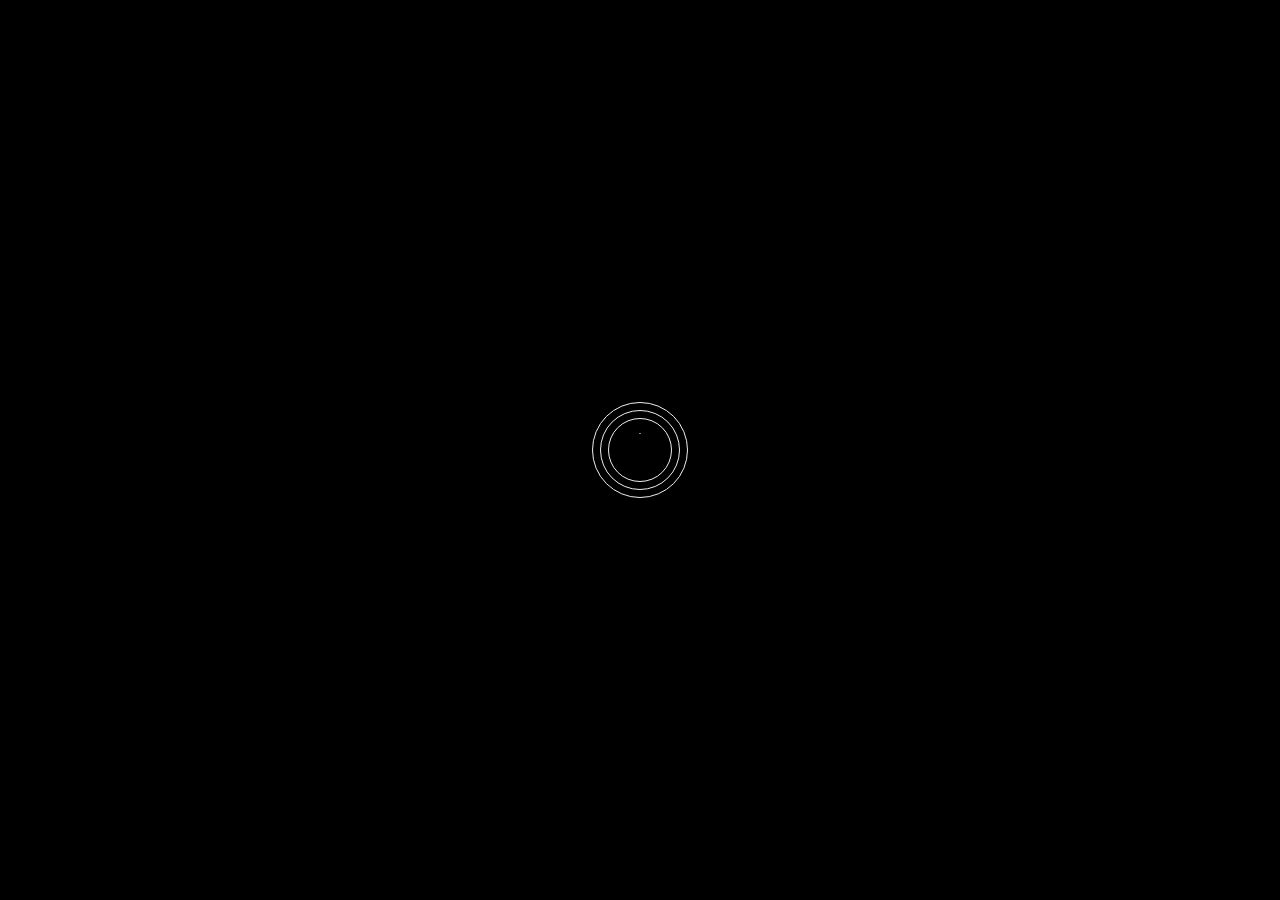
==== index.html @ c844aca7 "Responsiveness" ====
<!DOCTYPE html>
<html lang="en">
  <head>
    <meta charset="UTF-8" />
    <meta name="viewport" content="width=device-width, initial-scale=1.0" />

    <link
      rel="icon"
      type="image/png"
      sizes="32x32"
      href="./assets/favicon-32x32.png"
    />

    <title>Space Tourism Website</title>
    <link rel="preconnect" href="https://fonts.googleapis.com" />
    <link rel="preconnect" href="https://fonts.gstatic.com" crossorigin />
    <link
      href="https://fonts.googleapis.com/css2?family=Barlow+Condensed:ital,wght@0,100;0,200;0,300;0,400;0,500;0,600;0,700;0,800;0,900;1,100;1,200;1,300;1,400;1,500;1,600;1,700;1,800;1,900&family=Barlow:ital,wght@0,100;0,200;0,300;0,400;0,500;0,600;0,700;0,800;0,900;1,100;1,200;1,300;1,400;1,500;1,600;1,700;1,800;1,900&family=Bellefair&display=swap"
      rel="stylesheet"
    />
    <link rel="stylesheet" href="./css/loader.css" />
    <link rel="stylesheet" href="./css/general.css" />
    <link rel="stylesheet" href="./css/home.css" />
    <link rel="stylesheet" href="./css/queries/general.css" />
    <link rel="stylesheet" href="./css/queries/home.css" />
  </head>
  <body>
    <div id="loader">
      <div id="universe">
        <div id="galaxy">
          <div class="circle"></div>
          <div class="circle2"></div>
          <div class="circle3"></div>
          <div id="orbit0">
            <div id="pos0">
              <div id="dot0"></div>
            </div>
          </div>
          <div id="orbit1">
            <div id="pos1">
              <div id="dot1"></div>
            </div>
          </div>
          <div id="orbit2">
            <div id="pos2">
              <div id="dot2"></div>
            </div>
          </div>
          <div id="orbit3">
            <div id="pos3">
              <div id="dot3"></div>
            </div>
          </div>
        </div>
      </div>
    </div>
    <div class="body" style="display: none">
      <header>
        <div class="logo-container">
          <a href="./"
            ><img src="./assets/shared/logo.svg" alt="logo" class="logo"
          /></a>

          <hr class="no-tab" />
        </div>
        <nav class="no-phone">
          <a href="./" class="nav-links h"><span>00</span> Home</a>
          <a href="./destination" class="nav-links d">
            <span>01</span> Destination
          </a>
          <a href="./crew" class="nav-links c"><span>02</span> Crew</a>
          <a href="./technology" class="nav-links t"
            ><span>03</span> Technology</a
          >
        </nav>
        <button
          id="menu-button"
          aria-expanded="false"
          aria-controls="hidden-nav"
        >
          <div class="menu menu1"></div>
          <div class="menu menu2"></div>
          <div class="menu menu3"></div>
        </button>
      </header>
      <div class="main-content">
        <div class="hero">
          <div class="inner-hero">
            <div class="hero-texts">
              <p class="hero-text1">So, you want to travel to</p>
              <h1 class="hero-text2">Space</h1>
              <p class="hero-text3">
                Let’s face it; if you want to go to space, you might as well
                genuinely go to outer space and not hover kind of on the edge of
                it. Well sit back, and relax because we’ll give you a truly out
                of this world experience! Explore
              </p>
            </div>
            <div class="explore-button-container">
              <a href="./destination" class="explore-button">Explore</a>
            </div>
          </div>
        </div>
      </div>
    </div>
    <script src="./js/general.js"></script>
    <script src="./js/home.js"></script>
  </body>
</html>
---- css/loader.css ----
#orbit0 {
  animation-delay: 0s;
}

#pos0 {
  animation-delay: 0s;
}

#dot0 {
  animation-delay: 0s;
}

#orbit1 {
  animation-delay: -1s;
}

#pos1 {
  animation-delay: -1s;
}

#dot1 {
  animation-delay: -1s;
}

#orbit2 {
  animation-delay: -2s;
}

#pos2 {
  animation-delay: -2s;
}

#dot2 {
  animation-delay: -2s;
}

#loader {
  background-color: #000;
  height: 100vh;
  width: 100vw;
}

#universe {
  z-index: 1;
  position: absolute;
  width: 100%;
  height: 100%;
}

#galaxy {
  transform: rotateX(75deg);
  transform-style: preserve-3d;
  position: relative;
  width: 100%;
  height: 100%;
}

.circle {
  border-radius: 50%;
  border: 1px solid #eee;
  width: 1em;
  height: 1em;
  margin-top: -0.5em;
  margin-left: -0.5em;
  -webkit-animation: spinner 1.5s infinite ease;
  position: absolute;
  top: 50%;
  left: 50%;
  transform: rotateX(-75deg);
}

.circle2 {
  border-radius: 50%;
  border: 1px solid #eee;
  width: 1em;
  height: 1em;
  margin-top: -0.5em;
  margin-left: -0.5em;
  -webkit-animation: spinner2 2s infinite ease;
  position: absolute;
  top: 50%;
  left: 50%;
  transform: rotateX(-75deg);
}

.circle3 {
  border-radius: 50%;
  border: 1px solid #eee;
  width: 1em;
  height: 1em;
  margin-top: -0.5em;
  margin-left: -0.5em;
  -webkit-animation: spinner3 2.5s infinite ease;
  position: absolute;
  top: 50%;
  left: 50%;
  transform: rotateX(-75deg);
}

.orbit,
#orbit0,
#orbit1,
#orbit2 {
  transform-style: preserve-3d;
  position: absolute;
  top: 50%;
  left: 50%;
  animation-name: orbit;
  animation-iteration-count: infinite;
  animation-timing-function: linear;
  width: 8em;
  height: 8em;
  margin-top: -4em;
  margin-left: -4em;
  border-radius: 50%;
}

.pos,
#pos0,
#pos1,
#pos2 {
  position: absolute;
  width: 2em;
  height: 2em;
  margin-left: -1em;
  margin-top: -1em;
  animation-name: invert;
  animation-iteration-count: infinite;
  animation-timing-function: linear;
  left: 50%;
  top: -1px;
}

.dot,
#dot0,
#dot1,
#dot2 {
  background-color: #eee;
  width: 0.5em;
  height: 0.5em;
  position: absolute;
  top: 50%;
  left: 50%;
  margin-top: -0.25em;
  margin-left: -0.25em;
  border-radius: 50%;
  animation-iteration-count: infinite;
  animation-timing-function: linear;
}

/* Planet animation durations */
.orbit,
#orbit0,
#orbit1,
#orbit2,
.pos,
#pos0,
#pos1,
#pos2 {
  animation-duration: 3s;
}

.circle {
  font-size: 6em;
}

.circle2 {
  font-size: 5em;
}

.circle3 {
  font-size: 4em;
}

.dot,
#dot0,
#dot1,
#dot2 {
  font-size: 0.2em;
}

@keyframes orbit {
  0% {
    transform: rotateZ(0deg);
  }
  100% {
    transform: rotateZ(-360deg);
  }
}
@keyframes invert {
  0% {
    transform: rotateX(-90deg) rotateY(360deg) rotateZ(0deg);
  }
  100% {
    transform: rotateX(-90deg) rotateY(0deg) rotateZ(0deg);
  }
}
@keyframes spinner {
  0% {
    -webkit-transform: rotate3d(1, 0, 1, 0deg);
  }
  50% {
    -webkit-transform: rotate3d(1, 0, 1, 180deg);
  }
  100% {
    -webkit-transform: rotate3d(1, 0, 1, 360deg);
  }
}
@keyframes spinner2 {
  0% {
    -webkit-transform: rotate3d(0, 1, 1, 0deg);
  }
  50% {
    -webkit-transform: rotate3d(0, 1, 1, 180deg);
  }
  100% {
    -webkit-transform: rotate3d(0, 1, 1, 360deg);
  }
}
@keyframes spinner3 {
  0% {
    -webkit-transform: rotate3d(1, 1, 0, 0deg);
  }
  50% {
    -webkit-transform: rotate3d(1, 1, 0, 180deg);
  }
  100% {
    -webkit-transform: rotate3d(1, 1, 0, 360deg);
  }
}
---- css/general.css ----
* {
  padding: 0;
  margin: 0;

  text-decoration: none;
  list-style: none;

  box-sizing: border-box;
}
html {
  font-size: 62.5%;
}
body {
  background-repeat: no-repeat;
  background-size: cover;
  background-color: black;
  font-size: 1.6rem;
  color: #d0d6f9;

  overflow-x: hidden;
  min-height: 100vh;
}
.hidden {
  display: none;
}
header {
  display: flex;
  align-items: center;
  /* justify-content: space-between; */
  align-self: stretch;
  gap: -3.2rem;

  padding-top: 4rem;
}
.logo-container {
  padding-left: 6.4rem;
  align-items: center;

  display: flex;
  gap: 6.4rem;
  flex: 1 0 0;
}
.logo-container hr {
  height: 1px;

  flex: 1 0 0;

  opacity: 0.25;
}

nav {
  display: flex;
  align-items: center;
  justify-content: flex-end;
  flex: 1 0 0;

  gap: 4.8rem;

  padding: 0 6.4rem;
  min-width: 66.4rem;

  background: rgba(255, 255, 255, 0.05);
  backdrop-filter: blur(40px);
}
.nav-links,
.nav-links:link,
.nav-links:visited {
  display: flex;
  align-items: center;
  justify-content: center;
  gap: 0.8rem;
  height: 9.6rem;
  color: #ffffff;
  /* transition: all 0.3s; */

  font-feature-settings: 'clig' off, 'liga' off;

  /* desktop/navigation */
  font-family: 'Barlow Condensed', sans-serif;
  font-size: 1.6rem;
  font-style: normal;
  font-weight: 400;
  line-height: normal;
  letter-spacing: 0.2rem;
  text-decoration: none;
}

.nav-links:hover {
  border-bottom: 0.3rem solid white;
}
.nav-links span {
  font-style: normal;
  font-weight: 700;
  line-height: normal;
  letter-spacing: 0.27rem;
}

#menu-button,
#menu-button:focus-visible {
  height: fit-content;
  /* display: flex; */
  gap: 8px;
  flex-direction: column;
  justify-self: end;
  background: transparent;
  border: 0;
  cursor: pointer;

  outline: none;
  display: none;
}

.menu {
  width: 3.5rem;
  height: 0.3rem;
  background-color: #d0d6f9; /* border: 0; */
  border-radius: 5px;
  transition: transform 0.5s ease;
  transform-origin: right;
}
.menu2 {
  transition: opacity 0.5s ease;
}

.page-title {
  display: flex;
  align-items: center;
  justify-content: flex-start;
  gap: 2.4rem;
}
.page-title span {
  color: #fff;
  font-family: 'Barlow Condensed', sans-serif;
  font-size: 2.8rem;
  font-style: normal;
  font-weight: 700;
  line-height: normal;
  letter-spacing: 0.4725rem;

  opacity: 0.25;
}
.page-title p {
  margin: 0;
  color: #fff;
  font-feature-settings: 'clig' off, 'liga' off;

  /* desktop/heading-xs */
  font-family: 'Barlow Condensed', sans-serif;
  font-size: 2.8rem;
  font-style: normal;
  font-weight: 400;
  line-height: normal;
  letter-spacing: 0.4rem;
  text-transform: uppercase;
}

@keyframes fadeIn {
  from {
    opacity: 0;
  }
  to {
    opacity: 1;
  }
}

.fadeIn {
  animation-name: fadeIn;
  animation-duration: 2s;
}
---- css/home.css ----
body {
  background-image: url('../assets/home/background-home-desktop.jpg');
}

.h {
  border-bottom: 0.3rem solid white;
}
.main-content {
  display: flex;
  /* flex-direction: column; */
  align-items: center;
  justify-content: center;
  gap: 0.8rem;
  flex: 1 0 0;
  align-self: stretch;

  padding-bottom: 9.8rem;
  padding-top: 40rem;
}
.hero {
  display: grid;

  padding: 0 16.5rem;

  gap: 4.8rem;

  margin: 0 auto;
}
.inner-hero {
  grid-row: 2/-1;
  display: grid;

  grid-template-columns: 1fr 1fr;
  gap: 10rem;
  justify-content: space-between;
  align-items: center;
  flex: 1 0 0;
}

.hero-texts {
  display: flex;
  flex-direction: column;
  gap: 2.4rem;
}
.hero-text1 {
  font-feature-settings: 'clig' off, 'liga' off;

  /* desktop/heading-xs */
  font-family: 'Barlow', sans-serif;
  font-size: 2.8rem;
  font-style: normal;
  font-weight: 400;
  line-height: normal;
  letter-spacing: 4px;
  text-transform: uppercase;
}
.hero-text2 {
  color: #fff;
  font-feature-settings: 'clig' off, 'liga' off;

  /* desktop/heading-xl */
  font-family: 'Bellefair', serif;
  font-size: 14.4rem;
  font-style: normal;
  font-weight: 400;
  line-height: normal;
  text-transform: uppercase;
}
.hero-text3 {
  font-feature-settings: 'clig' off, 'liga' off;

  /* desktop/body */
  font-family: 'Barlow', sans-serif;
  font-size: 1.8rem;
  font-style: normal;
  font-weight: 400;
  line-height: 180%;
}

.explore-button-container {
  display: flex;
  flex-direction: column;
  align-items: flex-end;
  gap: 2.4rem;
  flex: 1 0 0;
}

.explore-button,
.explore-button:visited {
  font-feature-settings: 'clig' off, 'liga' off;
  /* desktop/heading-s */
  font-family: 'Bellefair', serif;
  font-size: 3.2rem;
  font-style: normal;
  font-weight: 400;
  line-height: normal;
  text-transform: uppercase;

  display: flex;
  align-items: center;
  justify-content: center;
  border-radius: 50%;
  font-size: 3.2rem;
  width: 27.2rem;
  height: 27.2rem;
  /* padding: 6.8rem; */
  background-color: #fff;
  position: relative;
  color: #0b0d17;
}
.explore-button::after {
  content: '';
  position: absolute;
  background-color: green;
  border-radius: 50%;
  width: 100%;
  height: 100%;
  z-index: -1;
  transition: all 1s ease;
  background-color: #ffffff;
  opacity: 0.2;
}
.explore-button:hover::after {
  transform: scale(1.5);
}
---- css/queries/general.css ----
@media (max-width: 75em) {
  header {
    padding: 0;
    padding-bottom: 4rem;
  }
}

@media (max-width: 59em) {
  .logo-container {
    padding: 0;
    gap: 0;
    justify-content: center;
  }
  .no-tab {
    display: none;
  }
}

@media (max-width: 34em) {
  .no-phone {
    display: none;
  }

  header {
    gap: 0;
    padding: 4.8rem 2.4rem;
  }
  .logo-container {
    justify-content: normal;
  }

  #menu-button,
  #menu-button:focus-visible {
    display: flex;
    z-index: 2;
  }

  .explore-button,
  .explore-button:visited {
    width: 14.4rem;
    height: 14.4rem;
    font-size: 1.8rem;
  }

  .page-title {
    align-items: center;
    justify-content: center;
  }
  .page-title span {
    font-size: 1.6rem;
    letter-spacing: 0.24rem;
  }
  .page-title p {
    font-size: 1.6rem;
    letter-spacing: 0.24rem;
  }
}
---- css/queries/home.css ----
@media (max-width: 75em) {
  body {
    background-image: url('../../assets/home/background-home-tablet.jpg');
  }
  .main-content {
    padding-top: 20rem;
  }
  .inner-hero {
    grid-template-columns: 1fr;
    justify-items: center;
    gap: 20rem;
  }
  .hero-texts {
    text-align: center;
  }
}
@media (max-width: 59em) {
  .main-content {
    padding-top: 5rem;
  }

  .inner-hero {
    gap: 10rem;
  }
}

@media (max-width: 34em) {
  body {
    background-image: url('../../assets/home/background-home-mobile.jpg');
  }
  .main-content {
    padding-top: 0;
  }
  .hero {
    padding: 2.4rem;
  }
  .hero-text1 {
    font-size: 1.6rem;
    letter-spacing: 0.25rem;
  }
  .hero-text2 {
    font-size: 8rem;
  }
  .hero-text3 {
    font-size: 1.5rem;
  }
}
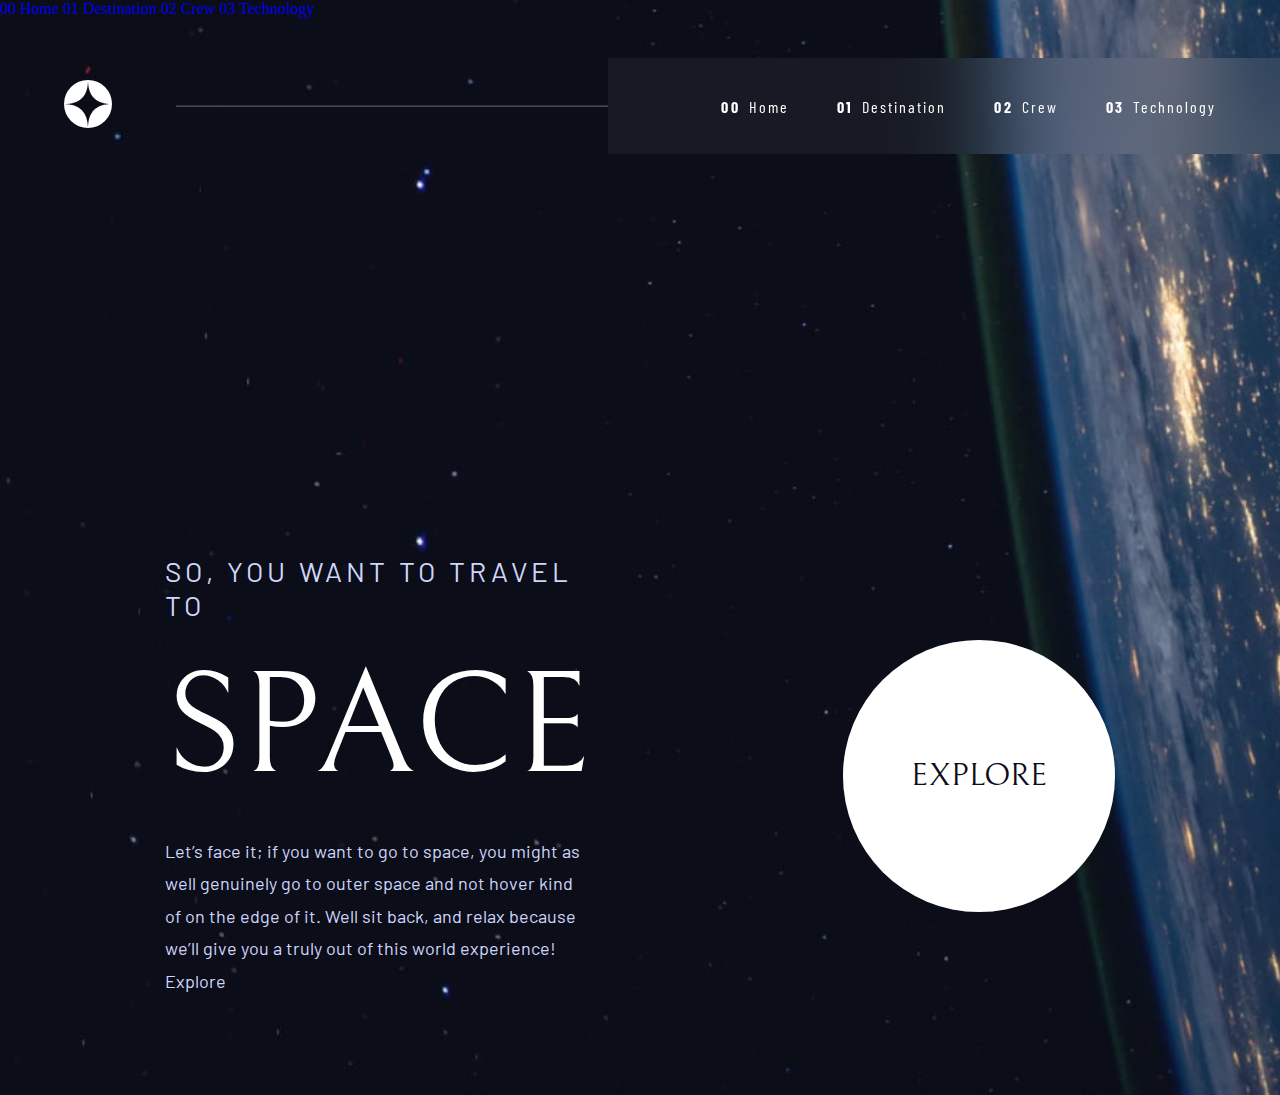
==== commit 83ec2798: "Updated index and JS" ====
--- a/index.html
+++ b/index.html
@@ -8,6 +8,12 @@
       rel="icon"
       type="image/png"
       sizes="32x32"
+      href="./assets/favicon-32x32.png"
+    />
+    <link
+      rel="apple-touch-icon"
+      type="image/png"
+      sizes="180x180"
       href="./assets/favicon-32x32.png"
     />
 
@@ -25,36 +31,20 @@
     <link rel="stylesheet" href="./css/queries/home.css" />
   </head>
   <body>
-    <div id="loader">
-      <div id="universe">
-        <div id="galaxy">
-          <div class="circle"></div>
-          <div class="circle2"></div>
-          <div class="circle3"></div>
-          <div id="orbit0">
-            <div id="pos0">
-              <div id="dot0"></div>
-            </div>
-          </div>
-          <div id="orbit1">
-            <div id="pos1">
-              <div id="dot1"></div>
-            </div>
-          </div>
-          <div id="orbit2">
-            <div id="pos2">
-              <div id="dot2"></div>
-            </div>
-          </div>
-          <div id="orbit3">
-            <div id="pos3">
-              <div id="dot3"></div>
-            </div>
-          </div>
+    <div class="body">
+      <div class="overlay"></div>
+      <div class="hidden-nav">
+        <div class="hidden-nav-inside">
+          <a href="./" class="hidden-nav-links br5px"><span>00</span> Home</a>
+          <a href="./destination" class="hidden-nav-links"
+            ><span>01</span> Destination</a
+          >
+          <a href="./crew" class="hidden-nav-links"><span>02</span> Crew</a>
+          <a href="./technology" class="hidden-nav-links"
+            ><span>03</span> Technology</a
+          >
         </div>
       </div>
-    </div>
-    <div class="body" style="display: none">
       <header>
         <div class="logo-container">
           <a href="./"
@@ -64,12 +54,12 @@
           <hr class="no-tab" />
         </div>
         <nav class="no-phone">
-          <a href="./" class="nav-links h"><span>00</span> Home</a>
-          <a href="./destination" class="nav-links d">
+          <a href="./" class="nav-links bb3px"><span>00</span> Home</a>
+          <a href="./destination" class="nav-links">
             <span>01</span> Destination
           </a>
-          <a href="./crew" class="nav-links c"><span>02</span> Crew</a>
-          <a href="./technology" class="nav-links t"
+          <a href="./crew" class="nav-links"><span>02</span> Crew</a>
+          <a href="./technology" class="nav-links"
             ><span>03</span> Technology</a
           >
         </nav>
